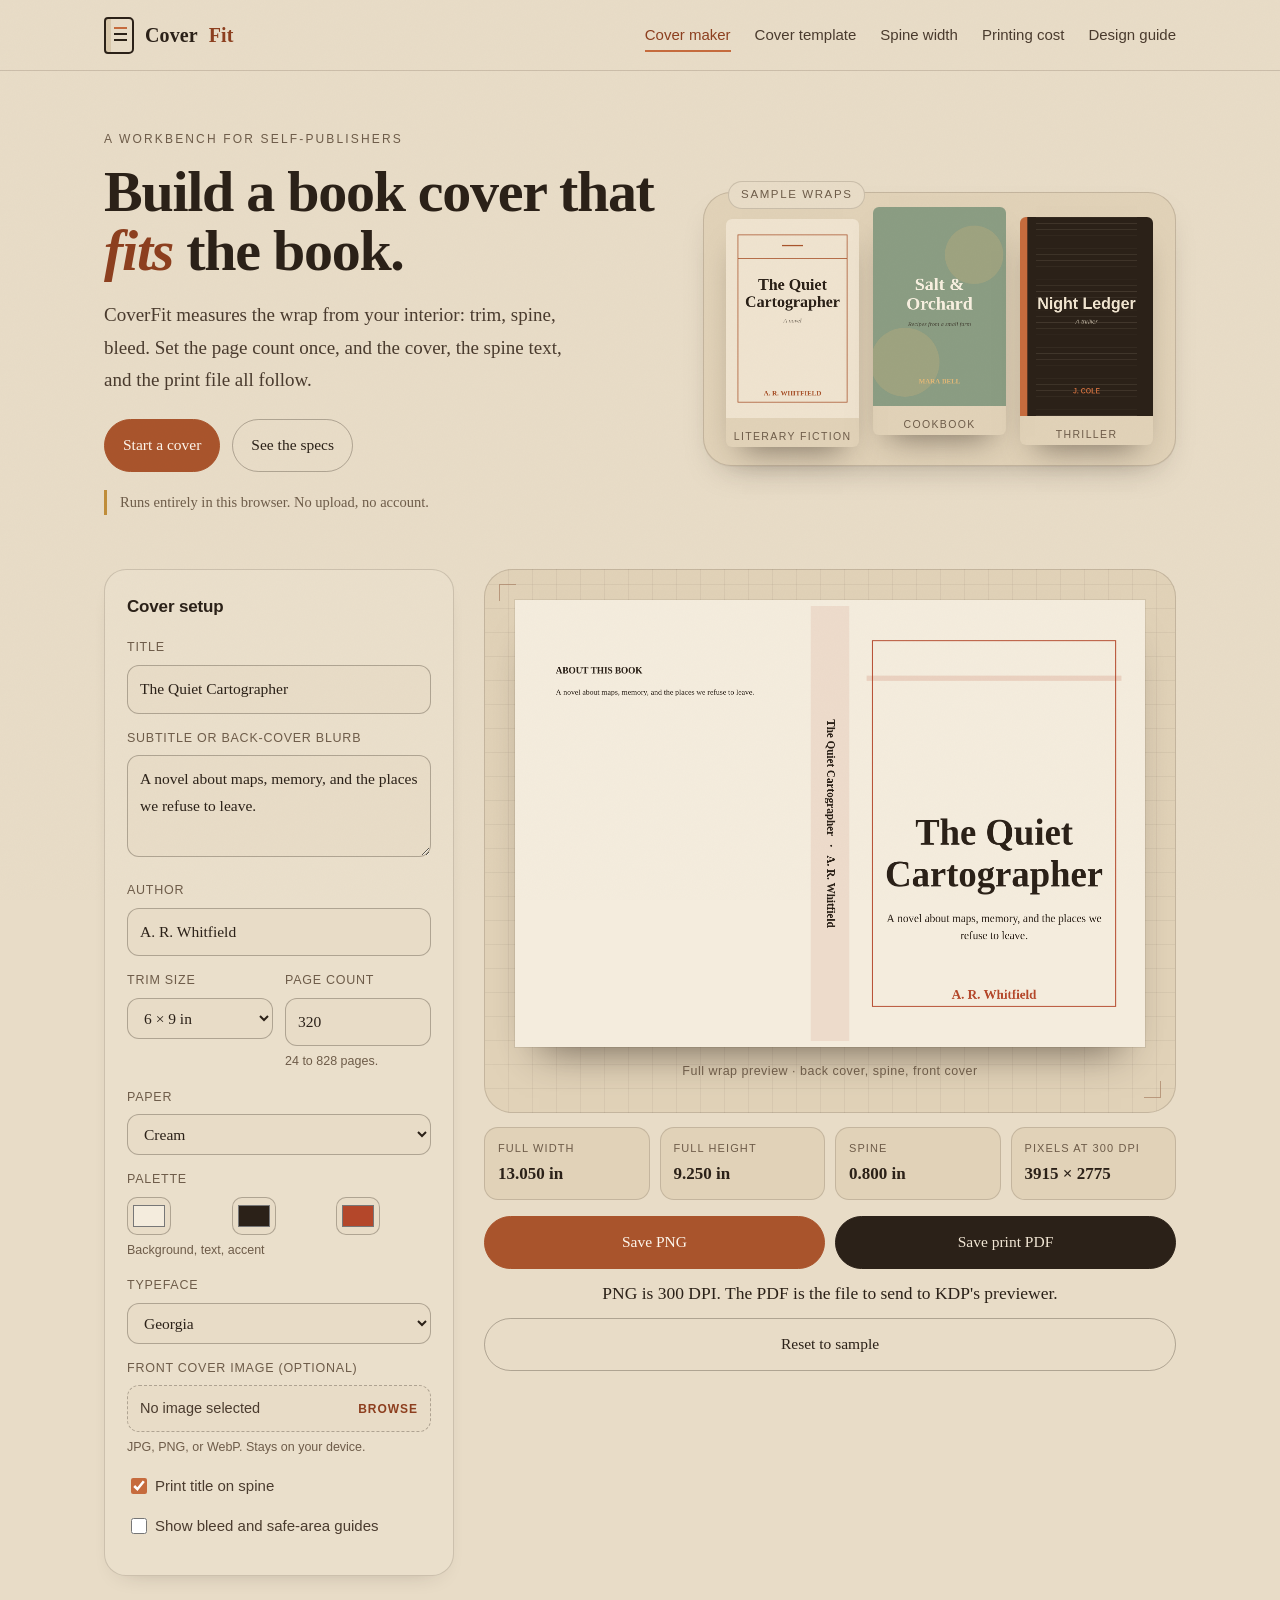
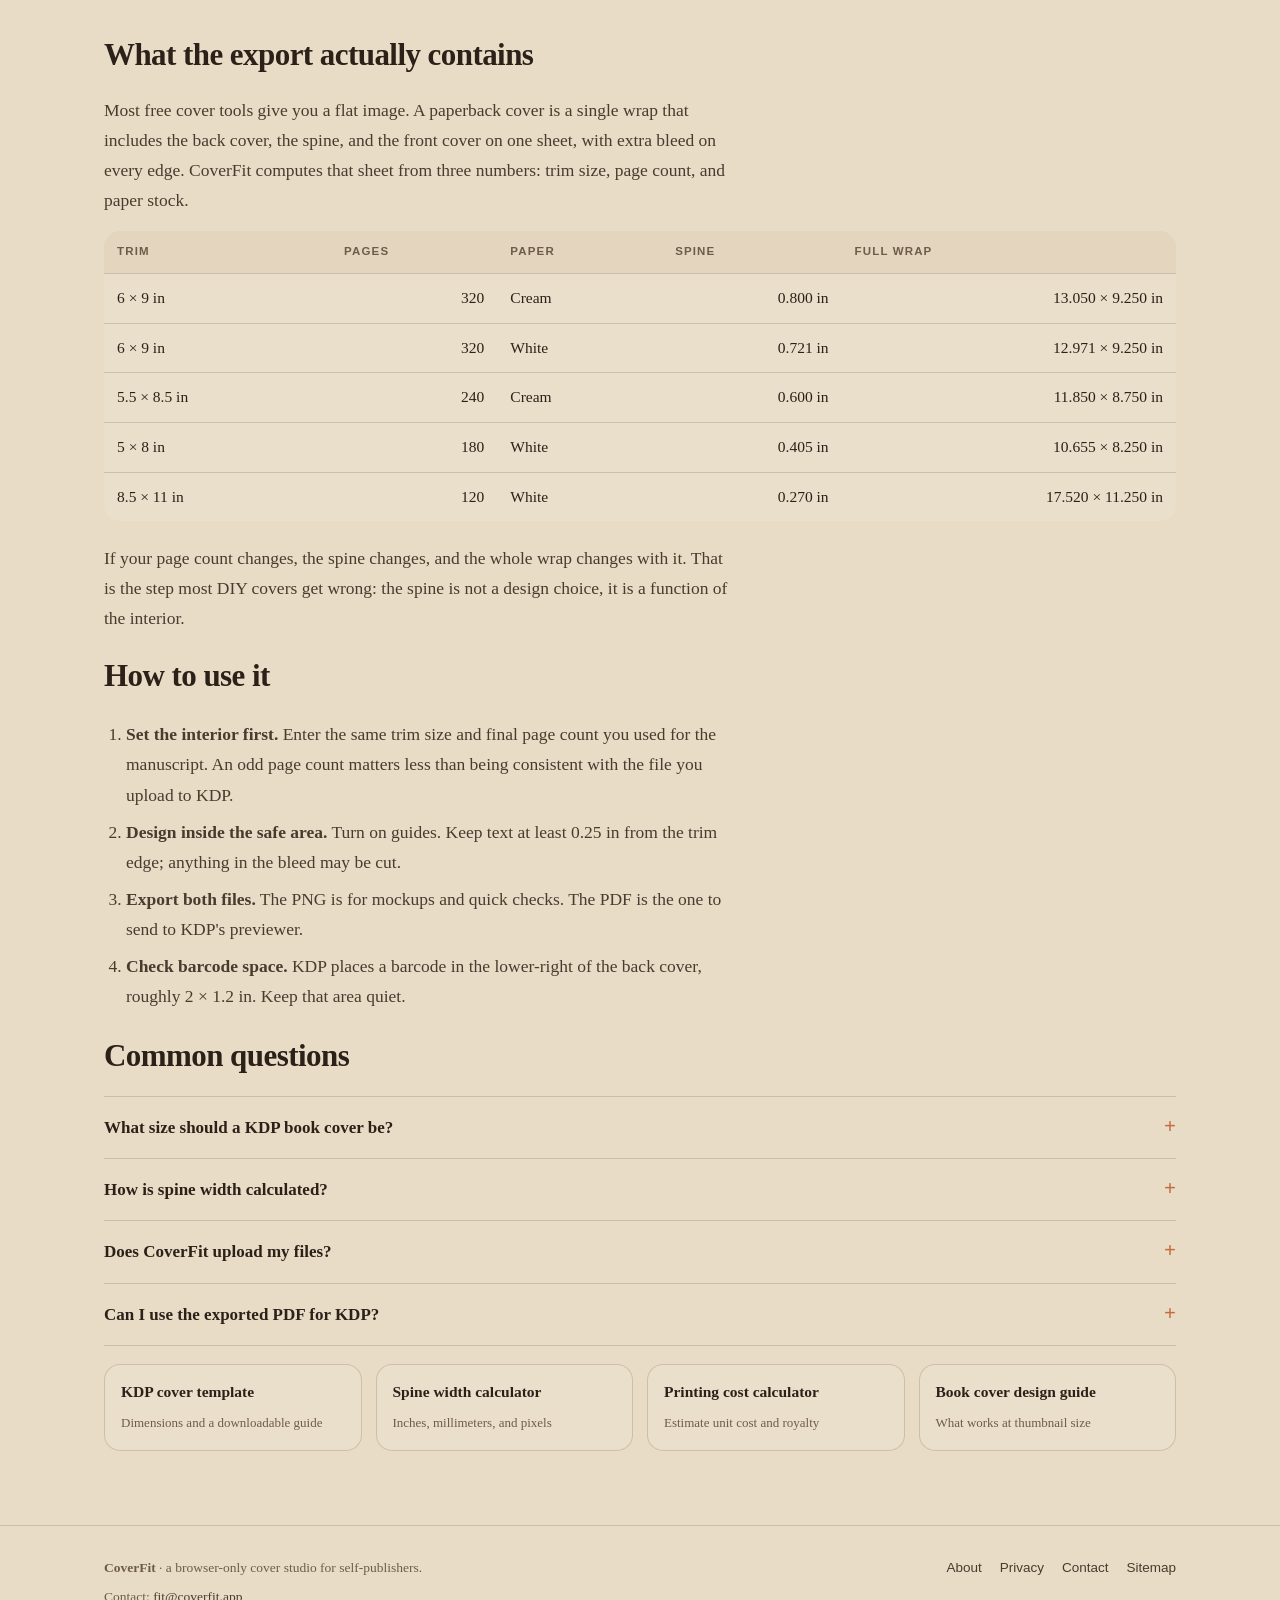
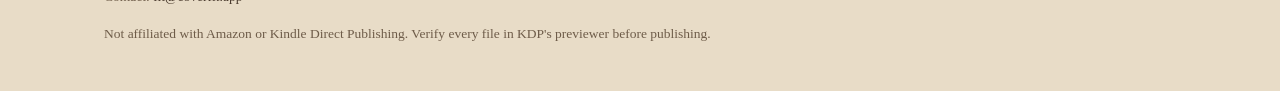
==== index.html @ eb5b53cf "design: organic workbench direction, proof gallery, export placement" ====
<!DOCTYPE html>
<html lang="en">
<head>
<meta charset="utf-8">
<meta name="viewport" content="width=device-width, initial-scale=1">
<title>KDP Book Cover Maker, Free and Print-Ready | CoverFit</title>
<meta name="description" content="Design a KDP-compliant book cover in your browser. Choose a trim size, enter the page count, and export a 300 DPI PNG or print-ready PDF with the correct spine and bleed.">
<link rel="canonical" href="https://coverfit.app/">
<meta name="robots" content="index,follow,max-image-preview:large">
<meta property="og:type" content="website">
<meta property="og:title" content="KDP Book Cover Maker, Free and Print-Ready">
<meta property="og:description" content="Correct spine width, bleed, and 300 DPI export for KDP paperbacks. No upload, no account.">
<meta property="og:url" content="https://coverfit.app/">
<meta property="og:site_name" content="CoverFit">
<meta name="theme-color" content="#faf6ef">
<link rel="stylesheet" href="/assets/site.css">
<script type="application/ld+json">
{"@context":"https://schema.org","@type":"WebApplication","name":"CoverFit","url":"https://coverfit.app/","applicationCategory":"DesignApplication","operatingSystem":"Any","offers":{"@type":"Offer","price":"0","priceCurrency":"USD"},"description":"Browser-based KDP book cover maker that exports 300 DPI PNG and print-ready PDF with correct spine width and bleed."}
</script>
<script type="application/ld+json">
{"@context":"https://schema.org","@type":"FAQPage","mainEntity":[
{"@type":"Question","name":"What size should a KDP book cover be?","acceptedAnswer":{"@type":"Answer","text":"A full-wrap KDP cover is 2 × trim width + spine width + 0.25 in of bleed across, and trim height + 0.25 in tall. For a 6 × 9 in book with 320 cream pages, the spine is 0.800 in, so the full cover is 13.050 × 9.250 in."}},
{"@type":"Question","name":"How is spine width calculated?","acceptedAnswer":{"@type":"Answer","text":"KDP uses 0.002252 in per page for white paper and 0.0025 in per page for cream paper. Multiply the page count by that figure. A 320-page cream book is 320 × 0.0025 = 0.800 in."}},
{"@type":"Question","name":"Does CoverFit upload my files?","acceptedAnswer":{"@type":"Answer","text":"No. The cover is rendered in your browser with the canvas API. Images stay on your device, and exports are generated locally."}},
{"@type":"Question","name":"Can I use the exported PDF for KDP?","acceptedAnswer":{"@type":"Answer","text":"The PDF is a single-page wrap at 300 DPI with the exact trim, spine, and bleed dimensions you entered. Check the file in KDP's previewer before you publish; CoverFit cannot verify fonts, color profiles, or KDP account-specific requirements."}}
]}
</script>
</head>
<body>
<a class="skip" href="#main">Skip to content</a>
<header class="site">
  <div class="wrap nav">
    <a class="brand" href="/"><span class="mark" aria-hidden="true"></span>Cover<em>Fit</em></a>
    <nav class="links" aria-label="Main">
      <a href="/" aria-current="page">Cover maker</a>
      <a href="/kdp-cover-template">Cover template</a>
      <a href="/spine-width-calculator">Spine width</a>
      <a href="/printing-cost-calculator">Printing cost</a>
      <a href="/book-cover-design">Design guide</a>
    </nav>
  </div>
</header>

<main id="main">
<div class="wrap">
  <div class="hero">
    <div>
      <div class="kicker">A workbench for self-publishers</div>
      <h1>Build a book cover that <em>fits</em> the book.</h1>
      <p class="lede">CoverFit measures the wrap from your interior: trim, spine, bleed. Set the page count once, and the cover, the spine text, and the print file all follow.</p>
      <div class="hero-cta">
        <a class="btn accent" href="#cover-tool">Start a cover</a>
        <a class="btn secondary" href="/kdp-cover-template">See the specs</a>
      </div>
      <p class="note">Runs entirely in this browser. No upload, no account.</p>
    </div>
    <div class="hero-proof">
      <div class="label">Sample wraps</div>
      <div class="proofs">
        <div class="proof"><canvas id="proof-a" width="300" height="450" aria-label="Sample literary fiction cover"></canvas><div class="tagline">Literary fiction</div></div>
        <div class="proof"><canvas id="proof-b" width="300" height="450" aria-label="Sample cookbook cover"></canvas><div class="tagline">Cookbook</div></div>
        <div class="proof"><canvas id="proof-c" width="300" height="450" aria-label="Sample thriller cover"></canvas><div class="tagline">Thriller</div></div>
      </div>
    </div>
  </div>

  <div class="tool" id="cover-tool">
    <form class="panel" onsubmit="return false">
      <h2>Cover setup</h2>
      <div class="field">
        <label for="f-title">Title</label>
        <input type="text" id="f-title" value="The Quiet Cartographer" maxlength="90" autocomplete="off">
      </div>
      <div class="field">
        <label for="f-subtitle">Subtitle or back-cover blurb</label>
        <textarea id="f-subtitle" rows="3" maxlength="400">A novel about maps, memory, and the places we refuse to leave.</textarea>
      </div>
      <div class="field">
        <label for="f-author">Author</label>
        <input type="text" id="f-author" value="A. R. Whitfield" maxlength="60" autocomplete="off">
      </div>
      <div class="row2">
        <div class="field">
          <label for="f-trim">Trim size</label>
          <select id="f-trim">
            <option value="6x9" selected>6 × 9 in</option>
            <option value="5.5x8.5">5.5 × 8.5 in</option>
            <option value="5x8">5 × 8 in</option>
            <option value="5.25x8">5.25 × 8 in</option>
            <option value="7x10">7 × 10 in</option>
            <option value="8.5x11">8.5 × 11 in</option>
            <option value="8x10">8 × 10 in</option>
          </select>
        </div>
        <div class="field">
          <label for="f-pages">Page count</label>
          <input type="number" id="f-pages" value="320" min="24" max="828" step="2">
          <div class="hint">24 to 828 pages.</div>
        </div>
      </div>
      <div class="field">
        <label for="f-paper">Paper</label>
        <select id="f-paper">
          <option value="cream" selected>Cream</option>
          <option value="white">White</option>
        </select>
      </div>
      <div class="field">
        <label>Palette</label>
        <div class="row3">
          <div class="swatch"><input type="color" id="f-bg" value="#f4ecdd" aria-label="Background color"></div>
          <div class="swatch"><input type="color" id="f-fg" value="#2b2118" aria-label="Text color"></div>
          <div class="swatch"><input type="color" id="f-accent" value="#b4472a" aria-label="Accent color"></div>
        </div>
        <div class="hint">Background, text, accent</div>
      </div>
      <div class="field">
        <label for="f-font">Typeface</label>
        <select id="f-font">
          <option value="Georgia, serif" selected>Georgia</option>
          <option value="&quot;Times New Roman&quot;, serif">Times</option>
          <option value="&quot;Palatino Linotype&quot;, serif">Palatino</option>
          <option value="Verdana, sans-serif">Verdana</option>
          <option value="&quot;Trebuchet MS&quot;, sans-serif">Trebuchet</option>
        </select>
      </div>
      <div class="field file-field">
        <span class="field-label" style="display:block;font-size:12.5px;letter-spacing:.06em;text-transform:uppercase;color:var(--muted);margin-bottom:6px;font-family:-apple-system,BlinkMacSystemFont,'Segoe UI',sans-serif">Front cover image (optional)</span>
        <input type="file" id="f-image" accept="image/*">
        <label class="file-label" for="f-image"><span id="f-image-name">No image selected</span><b>Browse</b></label>
        <div class="hint">JPG, PNG, or WebP. Stays on your device.</div>
      </div>
      <div class="field">
        <label><input type="checkbox" id="f-spine-text" checked> Print title on spine</label>
      </div>
      <div class="field">
        <label><input type="checkbox" id="f-guides"> Show bleed and safe-area guides</label>
      </div>
    </form>

    <div>
      <div class="preview">
        <canvas id="cover-canvas" width="1200" height="850" aria-label="Live preview of the full book cover wrap"></canvas>
        <div class="cap">Full wrap preview · back cover, spine, front cover</div>
      </div>
      <div class="readout" aria-live="polite">
        <div><span>Full width</span><b id="r-fullw">13.050 in</b></div>
        <div><span>Full height</span><b id="r-fullh">9.250 in</b></div>
        <div><span>Spine</span><b id="r-spine">0.800 in</b></div>
        <div><span>Pixels at 300 DPI</span><b id="r-px">3915 × 2775</b></div>
      </div>
      <div class="actions">
        <button class="btn accent" type="button" id="btn-png">Save PNG</button>
        <button class="btn" type="button" id="btn-pdf">Save print PDF</button>
      </div>
      <div class="hint" style="margin-top:9px;text-align:center">PNG is 300 DPI. The PDF is the file to send to KDP's previewer.</div>
      <button class="btn secondary block" type="button" id="btn-reset" style="margin-top:10px">Reset to sample</button>
    </div>
  </div>

  <section class="content">
    <h2>What the export actually contains</h2>
    <p>Most free cover tools give you a flat image. A paperback cover is a single wrap that includes the back cover, the spine, and the front cover on one sheet, with extra bleed on every edge. CoverFit computes that sheet from three numbers: trim size, page count, and paper stock.</p>
    <table>
      <thead><tr><th>Trim</th><th class="num">Pages</th><th>Paper</th><th class="num">Spine</th><th class="num">Full wrap</th></tr></thead>
      <tbody>
        <tr><td>6 × 9 in</td><td class="num">320</td><td>Cream</td><td class="num">0.800 in</td><td class="num">13.050 × 9.250 in</td></tr>
        <tr><td>6 × 9 in</td><td class="num">320</td><td>White</td><td class="num">0.721 in</td><td class="num">12.971 × 9.250 in</td></tr>
        <tr><td>5.5 × 8.5 in</td><td class="num">240</td><td>Cream</td><td class="num">0.600 in</td><td class="num">11.850 × 8.750 in</td></tr>
        <tr><td>5 × 8 in</td><td class="num">180</td><td>White</td><td class="num">0.405 in</td><td class="num">10.655 × 8.250 in</td></tr>
        <tr><td>8.5 × 11 in</td><td class="num">120</td><td>White</td><td class="num">0.270 in</td><td class="num">17.520 × 11.250 in</td></tr>
      </tbody>
    </table>
    <p>If your page count changes, the spine changes, and the whole wrap changes with it. That is the step most DIY covers get wrong: the spine is not a design choice, it is a function of the interior.</p>

    <h2>How to use it</h2>
    <ol>
      <li><strong>Set the interior first.</strong> Enter the same trim size and final page count you used for the manuscript. An odd page count matters less than being consistent with the file you upload to KDP.</li>
      <li><strong>Design inside the safe area.</strong> Turn on guides. Keep text at least 0.25 in from the trim edge; anything in the bleed may be cut.</li>
      <li><strong>Export both files.</strong> The PNG is for mockups and quick checks. The PDF is the one to send to KDP's previewer.</li>
      <li><strong>Check barcode space.</strong> KDP places a barcode in the lower-right of the back cover, roughly 2 × 1.2 in. Keep that area quiet.</li>
    </ol>

    <h2>Common questions</h2>
    <div class="faq">
      <details>
        <summary>What size should a KDP book cover be?</summary>
        <p>Full width = 2 × trim width + spine + 0.25 in. Full height = trim height + 0.25 in. For a 6 × 9 in book with 320 cream pages, that is 13.050 × 9.250 in.</p>
      </details>
      <details>
        <summary>How is spine width calculated?</summary>
        <p>0.002252 in per page for white paper, 0.0025 in per page for cream. A 320-page cream book is 0.800 in. These are the figures KDP documents for black-and-white paperbacks; always confirm in the KDP previewer.</p>
      </details>
      <details>
        <summary>Does CoverFit upload my files?</summary>
        <p>No. Rendering and export happen in your browser. Nothing is sent to a server, and there is no account to create.</p>
      </details>
      <details>
        <summary>Can I use the exported PDF for KDP?</summary>
        <p>It is a single-page wrap at 300 DPI with the dimensions you entered. KDP still has to accept it in the previewer, and it cannot verify fonts, color, or account-specific requirements.</p>
      </details>
    </div>

    <div class="related">
      <a href="/kdp-cover-template"><b>KDP cover template</b><span>Dimensions and a downloadable guide</span></a>
      <a href="/spine-width-calculator"><b>Spine width calculator</b><span>Inches, millimeters, and pixels</span></a>
      <a href="/printing-cost-calculator"><b>Printing cost calculator</b><span>Estimate unit cost and royalty</span></a>
      <a href="/book-cover-design"><b>Book cover design guide</b><span>What works at thumbnail size</span></a>
    </div>
  </section>
</div>
</main>

<footer class="site">
  <div class="wrap cols">
    <div>
      <div><strong>CoverFit</strong> · a browser-only cover studio for self-publishers.</div>
      <div style="margin-top:6px">Contact: <a href="mailto:fit@coverfit.app">fit@coverfit.app</a></div>
    </div>
    <nav aria-label="Footer">
      <a href="/about">About</a>
      <a href="/privacy">Privacy</a>
      <a href="/contact">Contact</a>
      <a href="/sitemap.xml">Sitemap</a>
    </nav>
  </div>
  <div class="wrap" style="margin-top:14px">Not affiliated with Amazon or Kindle Direct Publishing. Verify every file in KDP's previewer before publishing.</div>
</footer>
<script src="/assets/cover.js" defer></script>
</body>
</html>
---- assets/site.css ----
:root{
  --sand:#e8dcc7;
  --sand-2:#e1d2b8;
  --sand-3:#d9c8ab;
  --oat:#d4b895;
  --clay:#b08b6e;
  --terracotta:#c66b3d;
  --terracotta-deep:#8d3f1f;
  --ochre:#c08e3a;
  --sage:#8b9d83;
  --moss:#606c38;
  --ink:#2b2118;
  --ink-2:#4a3b2e;
  --muted:#6e5c49;
  --line:rgba(43,33,24,.16);
  --line-strong:rgba(43,33,24,.3);
  --panel:#eadfcb;
  --panel-2:#e3d5be;
  --radius:22px;
  --radius-s:16px;
  --shadow:0 1px 0 rgba(43,33,24,.04),0 14px 34px -18px rgba(43,33,24,.35);
  --shadow-soft:0 10px 26px -20px rgba(43,33,24,.45);
  --max:1120px;
  --ease:cubic-bezier(.22,.61,.36,1);
}
*{box-sizing:border-box}
html{-webkit-text-size-adjust:100%;scroll-behavior:smooth}
body{
  margin:0;background:var(--sand);color:var(--ink);
  font-family:"Iowan Old Style","Palatino Linotype",Palatino,"Book Antiqua",Georgia,"Songti SC",serif;
  font-size:17.5px;line-height:1.72;
  -webkit-font-smoothing:antialiased;
}
body::before{
  content:"";position:fixed;inset:0;z-index:60;pointer-events:none;opacity:.05;
  background-image:url("data:image/svg+xml,%3Csvg xmlns='http://www.w3.org/2000/svg' width='160' height='160'%3E%3Cfilter id='n'%3E%3CfeTurbulence type='fractalNoise' baseFrequency='.82' numOctaves='3' stitchTiles='stitch'/%3E%3C/filter%3E%3Crect width='160' height='160' filter='url(%23n)' opacity='.5'/%3E%3C/svg%3E");
  mix-blend-mode:multiply;
}
img,canvas{max-width:100%}
a{color:var(--terracotta-deep);text-decoration-thickness:1px;text-underline-offset:3px;transition:color .25s var(--ease)}
a:hover{color:var(--ink)}
.wrap{max-width:var(--max);margin:0 auto;padding:0 24px}
header.site{border-bottom:1px solid var(--line);background:rgba(232,220,199,.9);position:sticky;top:0;z-index:30;backdrop-filter:blur(8px) saturate(1.1)}
.nav{display:flex;align-items:center;justify-content:space-between;gap:20px;min-height:70px}
.brand{display:flex;align-items:center;gap:11px;font-weight:700;font-size:20px;color:var(--ink);text-decoration:none;letter-spacing:.005em}
.brand .mark{width:30px;height:37px;border:2px solid var(--ink);border-radius:4px 5px 5px 4px;position:relative;flex:0 0 auto;background:linear-gradient(90deg,var(--sand-3) 0 5px,transparent 5px)}
.brand .mark::before{content:"";position:absolute;left:8px;top:8px;right:5px;height:2px;background:var(--terracotta);box-shadow:0 6px 0 var(--ink),0 12px 0 var(--ink)}
.brand em{font-style:normal;color:var(--terracotta-deep)}
nav.links{display:flex;gap:24px;flex-wrap:wrap;font-size:15px;font-family:-apple-system,BlinkMacSystemFont,"Segoe UI",sans-serif}
nav.links a{color:var(--ink-2);text-decoration:none;position:relative;padding:2px 0}
nav.links a::after{content:"";position:absolute;left:0;right:100%;bottom:-2px;height:2px;background:var(--terracotta);transition:right .3s var(--ease)}
nav.links a:hover::after{right:0}
nav.links a[aria-current="page"]{color:var(--terracotta-deep)}
nav.links a[aria-current="page"]::after{right:0}
main{padding:40px 0 10px}
.hero{display:grid;grid-template-columns:1.08fr .92fr;gap:44px;align-items:center;padding:18px 0 6px}
.hero > div:only-child{grid-column:1 / -1;max-width:78ch}
.kicker{font-size:12px;letter-spacing:.18em;text-transform:uppercase;color:var(--muted);margin-bottom:12px;font-family:-apple-system,BlinkMacSystemFont,"Segoe UI",sans-serif}
.hero h1{font-size:clamp(34px,5.2vw,58px);line-height:1.03;margin:0 0 18px;letter-spacing:-.022em;font-weight:600}
.hero h1 em{font-style:italic;color:var(--terracotta-deep)}
.hero p.lede{font-size:19px;color:var(--ink-2);margin:0 0 20px;max-width:50ch}
.hero .note{font-size:14.5px;color:var(--muted);border-left:3px solid var(--ochre);padding-left:13px;margin-top:18px}
.hero-cta{display:flex;gap:12px;flex-wrap:wrap;margin-top:22px}
.hero-proof{position:relative;padding:22px;background:var(--sand-2);border-radius:28px;box-shadow:var(--shadow);border:1px solid var(--line)}
.hero-proof .label{position:absolute;left:24px;top:-12px;background:var(--sand);border:1px solid var(--line);border-radius:999px;padding:3px 12px;font-size:11.5px;letter-spacing:.14em;text-transform:uppercase;color:var(--muted);font-family:-apple-system,BlinkMacSystemFont,"Segoe UI",sans-serif}
.proofs{display:grid;grid-template-columns:repeat(3,1fr);gap:14px;align-items:end}
.proof{position:relative;border-radius:6px;overflow:hidden;box-shadow:0 18px 30px -16px rgba(43,33,24,.55);transform:translateY(4px);animation:breathe 7s var(--ease) infinite}
.proof:nth-child(2){transform:translateY(-8px);animation-delay:-2.2s}
.proof:nth-child(3){transform:translateY(2px);animation-delay:-4.4s}
.proof canvas{display:block;width:100%;height:auto}
.proof .tagline{position:static;background:none;color:var(--muted);font-size:10.5px;letter-spacing:.13em;text-transform:uppercase;padding:9px 0 2px;text-align:center;font-family:-apple-system,BlinkMacSystemFont,"Segoe UI",sans-serif}
@keyframes breathe{0%,100%{transform:translateY(4px)}50%{transform:translateY(0)}}
@media(prefers-reduced-motion:reduce){
  .proof{animation:none}
  html{scroll-behavior:auto}
}
.spec-card{background:var(--panel);border:1px solid var(--line);border-radius:var(--radius);padding:22px;box-shadow:var(--shadow-soft)}
.spec-card h2{font-size:12.5px;margin:0 0 14px;letter-spacing:.14em;text-transform:uppercase;color:var(--muted);font-family:-apple-system,BlinkMacSystemFont,"Segoe UI",sans-serif;font-weight:600}
.spec-card dl{display:grid;grid-template-columns:auto 1fr;gap:9px 16px;margin:0;font-size:15px}
.spec-card dt{color:var(--muted)}
.spec-card dd{margin:0;text-align:right;font-variant-numeric:tabular-nums}
.tool{display:grid;grid-template-columns:350px 1fr;gap:30px;margin:34px 0 10px;scroll-margin-top:90px}
.panel{background:var(--panel);border:1px solid var(--line);border-radius:var(--radius);padding:22px;box-shadow:var(--shadow-soft)}
.panel h2{font-size:17px;margin:0 0 16px;font-family:-apple-system,BlinkMacSystemFont,"Segoe UI",sans-serif;letter-spacing:-.01em}
.panel fieldset{border:0;padding:0;margin:0 0 6px}
.panel legend{font-size:11.5px;letter-spacing:.14em;text-transform:uppercase;color:var(--muted);margin-bottom:10px;font-family:-apple-system,BlinkMacSystemFont,"Segoe UI",sans-serif}
.field{margin-bottom:14px}
.field label{display:block;font-size:12.5px;letter-spacing:.06em;text-transform:uppercase;color:var(--muted);margin-bottom:6px;font-family:-apple-system,BlinkMacSystemFont,"Segoe UI",sans-serif}
.field input[type=text],.field input[type=number],.field select,.field textarea{
  width:100%;padding:10px 12px;border:1px solid var(--line-strong);border-radius:12px;background:var(--sand);
  font:inherit;font-size:15.5px;color:var(--ink);transition:border-color .25s var(--ease),background .25s var(--ease)
}
.field input:focus-visible,.field select:focus-visible,.field textarea:focus-visible,.btn:focus-visible,summary:focus-visible,a:focus-visible{
  outline:2px solid var(--terracotta-deep);outline-offset:2px
}
input[type=checkbox]{accent-color:var(--terracotta);width:16px;height:16px;vertical-align:-2px;margin-right:6px}
.field label:has(input[type=checkbox]){text-transform:none;letter-spacing:normal;font-size:15px;color:var(--ink-2);display:flex;align-items:center;gap:2px;cursor:pointer}
.file-field{position:relative}
.file-field input[type=file]{position:absolute;width:1px;height:1px;opacity:0;overflow:hidden}
.field .file-label{display:flex;align-items:center;justify-content:space-between;gap:12px;padding:10px 12px;border:1px dashed var(--line-strong);border-radius:12px;cursor:pointer;font-size:14.5px;color:var(--ink-2);background:var(--sand);margin:0;text-transform:none;letter-spacing:normal;transition:border-color .25s var(--ease),background .25s var(--ease)}
.file-label:hover{border-color:var(--clay);background:var(--sand-3)}
.field .file-label b{font-family:-apple-system,BlinkMacSystemFont,"Segoe UI",sans-serif;font-size:12px;letter-spacing:.08em;text-transform:uppercase;color:var(--terracotta-deep);font-weight:600}
.file-field input[type=file]:focus-visible + .file-label{outline:2px solid var(--terracotta-deep);outline-offset:2px}
.field input:hover,.field select:hover,.field textarea:hover{border-color:var(--clay)}
.field .hint{font-size:12.5px;color:var(--muted);margin-top:5px;font-family:-apple-system,BlinkMacSystemFont,"Segoe UI",sans-serif}
.row2{display:grid;grid-template-columns:1fr 1fr;gap:12px}
.row3{display:grid;grid-template-columns:repeat(3,1fr);gap:10px}
.swatch{display:flex;align-items:center;gap:8px}
.swatch input[type=color]{width:44px;height:38px;padding:3px;border:1px solid var(--line-strong);border-radius:10px;background:var(--sand);cursor:pointer}
.btn{display:inline-flex;align-items:center;justify-content:center;gap:8px;padding:12px 18px;white-space:nowrap;border-radius:999px;border:1px solid var(--ink);
  background:var(--ink);color:#f1e6d4;font:inherit;font-size:15.5px;cursor:pointer;text-decoration:none;transition:transform .2s var(--ease),background .25s var(--ease),box-shadow .25s var(--ease)}
.btn:hover{background:#3a2d21;color:#f6ecdc;transform:translateY(-1px);box-shadow:0 10px 20px -14px rgba(43,33,24,.7)}
.btn:active{transform:translateY(0)}
.btn.secondary{background:transparent;color:var(--ink);border-color:var(--line-strong)}
.btn.secondary:hover{background:var(--sand-3);color:var(--ink)}
.btn.accent{background:#a9542c;border-color:#a9542c;color:#fdf6ec}
.btn.accent:hover{background:var(--terracotta-deep);border-color:var(--terracotta-deep);color:#fdf6ec}
.btn.block{width:100%}
.btn:disabled{opacity:.55;cursor:progress;transform:none}
.actions{display:grid;grid-template-columns:1fr 1fr;gap:10px;margin-top:16px}
.actions.one{grid-template-columns:1fr}
.preview{
  background:
    linear-gradient(var(--sand-3),var(--sand-3)) padding-box,
    var(--sand-2);
  border:1px solid var(--line);
  border-radius:28px;padding:30px;display:flex;flex-direction:column;align-items:center;justify-content:center;min-height:400px;
  position:relative;overflow:hidden;
  background-color:var(--sand-2);
  background-image:
    repeating-linear-gradient(0deg,transparent 0 23px,rgba(43,33,24,.055) 23px 24px),
    repeating-linear-gradient(90deg,transparent 0 23px,rgba(43,33,24,.055) 23px 24px);
}
.preview::before,.preview::after{content:"";position:absolute;width:16px;height:16px;border-color:var(--clay);border-style:solid;opacity:.8}
.preview::before{left:14px;top:14px;border-width:1px 0 0 1px}
.preview::after{right:14px;bottom:14px;border-width:0 1px 1px 0}
.preview canvas{background:#f4ecdd;box-shadow:0 26px 40px -24px rgba(43,33,24,.65),0 0 0 1px rgba(43,33,24,.08);max-height:520px;width:auto;max-width:100%}
.preview .cap{font-size:12.5px;color:var(--muted);margin-top:14px;text-align:center;font-family:-apple-system,BlinkMacSystemFont,"Segoe UI",sans-serif;letter-spacing:.04em}
.readout{display:grid;grid-template-columns:repeat(auto-fit,minmax(130px,1fr));gap:10px;margin-top:14px}
.readout div{background:var(--sand-2);border:1px solid var(--line);border-radius:14px;padding:11px 13px}
.readout span{display:block;font-size:11px;letter-spacing:.1em;text-transform:uppercase;color:var(--muted);font-family:-apple-system,BlinkMacSystemFont,"Segoe UI",sans-serif}
.readout b{font-size:17px;font-variant-numeric:tabular-nums;transition:color .3s var(--ease)}
.readout b.flash{color:var(--terracotta-deep)}
section.content{margin:52px 0 0}
section.content h2{font-size:clamp(24px,3vw,31px);margin:0 0 14px;letter-spacing:-.018em;font-weight:600}
section.content h3{font-size:20px;margin:28px 0 8px}
section.content p{color:var(--ink-2);margin:0 0 15px;max-width:72ch}
section.content ul,section.content ol{color:var(--ink-2);padding-left:22px;max-width:72ch}
section.content li{margin:7px 0}
.cards{display:grid;grid-template-columns:repeat(auto-fit,minmax(250px,1fr));gap:18px;margin:20px 0}
.cards .card{border:1px solid var(--line);border-radius:var(--radius-s);padding:20px;background:var(--panel);box-shadow:var(--shadow-soft)}
.cards .card h3{margin:0 0 6px;font-size:18px}
.cards .card p{font-size:15px;margin:0;color:var(--muted)}
table{width:100%;border-collapse:collapse;margin:16px 0 22px;font-size:15.5px;background:var(--panel);border-radius:var(--radius-s);overflow:hidden}
th,td{text-align:left;padding:11px 13px;border-bottom:1px solid var(--line);vertical-align:top}
tr:last-child td{border-bottom:0}
th{font-family:-apple-system,BlinkMacSystemFont,"Segoe UI",sans-serif;font-size:11.5px;letter-spacing:.1em;text-transform:uppercase;color:var(--muted);font-weight:600;background:var(--panel-2)}
td.num{font-variant-numeric:tabular-nums;text-align:right}
.faq{border-top:1px solid var(--line)}
.faq details{border-bottom:1px solid var(--line);padding:16px 0}
.faq summary{cursor:pointer;font-weight:600;font-size:17px;list-style:none;display:flex;justify-content:space-between;gap:16px;align-items:baseline}
.faq summary::-webkit-details-marker{display:none}
.faq summary::after{content:"+";color:var(--terracotta);font-size:21px;line-height:1;flex:0 0 auto}
.faq details[open] summary::after{content:"\2212"}
.faq p{margin:12px 0 0;font-size:16px;color:var(--ink-2);max-width:70ch}
.related{display:grid;grid-template-columns:repeat(auto-fit,minmax(230px,1fr));gap:14px;margin:18px 0 0}
.related a{display:block;border:1px solid var(--line);border-radius:var(--radius-s);padding:14px 16px;text-decoration:none;color:var(--ink);background:var(--panel);transition:transform .25s var(--ease),border-color .25s var(--ease),box-shadow .25s var(--ease)}
.related a:hover{transform:translateY(-2px);border-color:var(--clay);box-shadow:var(--shadow-soft);color:var(--ink)}
.related a b{display:block;font-size:15.5px}
.related a span{font-size:13px;color:var(--muted)}
.cta{margin:42px 0;padding:28px;border:1px solid var(--line);border-radius:var(--radius);background:var(--panel);box-shadow:var(--shadow-soft);position:relative;overflow:hidden}
.cta::before{content:"";position:absolute;left:0;top:0;bottom:0;width:6px;background:linear-gradient(var(--ochre),var(--terracotta))}
.cta h2{margin:0 0 8px;font-size:23px}
.cta p{margin:0 0 16px;color:var(--ink-2)}
footer.site{margin-top:64px;border-top:1px solid var(--line);padding:30px 0 46px;color:var(--muted);font-size:13.5px}
footer.site .cols{display:flex;flex-wrap:wrap;gap:30px;justify-content:space-between}
footer.site a{color:var(--ink-2);text-decoration:none}
footer.site a:hover{color:var(--terracotta-deep)}
footer.site nav{display:flex;gap:18px;flex-wrap:wrap;font-family:-apple-system,BlinkMacSystemFont,"Segoe UI",sans-serif}
.skip{position:absolute;left:-9999px}
.skip:focus{left:14px;top:14px;background:var(--panel);padding:9px 14px;z-index:99;border-radius:10px}
.alert{background:var(--panel-2);border:1px solid var(--clay);color:var(--ink);padding:12px 15px;border-radius:14px;font-size:14.5px;margin:12px 0}
.step-list{counter-reset:step;list-style:none;padding:0;display:grid;gap:12px}
.step-list li{counter-increment:step;position:relative;padding:2px 0 2px 46px;color:var(--ink-2)}
.step-list li::before{content:counter(step);position:absolute;left:0;top:0;width:30px;height:30px;border-radius:50%;background:var(--ochre);color:var(--ink);font-family:-apple-system,BlinkMacSystemFont,"Segoe UI",sans-serif;font-weight:700;font-size:14px;display:grid;place-items:center}
@media(max-width:920px){
  .hero{grid-template-columns:1fr;gap:30px}
  .tool{grid-template-columns:1fr}
  .preview{min-height:320px;padding:22px}
  nav.links{gap:16px;font-size:14px}
}
@media(max-width:600px){
  body{font-size:16.5px}
  .nav{min-height:60px}
  .wrap{padding:0 18px}
  .actions{grid-template-columns:1fr}
  .row2,.row3{grid-template-columns:1fr}
  nav.links{width:100%;order:3;padding-bottom:10px}
  .nav{flex-wrap:wrap;padding-top:8px}
  .proofs{gap:8px}
}
@media print{
  header.site,footer.site,.tool .panel,.cta,body::before{display:none}
  .preview{border:none;box-shadow:none;background:none}
}
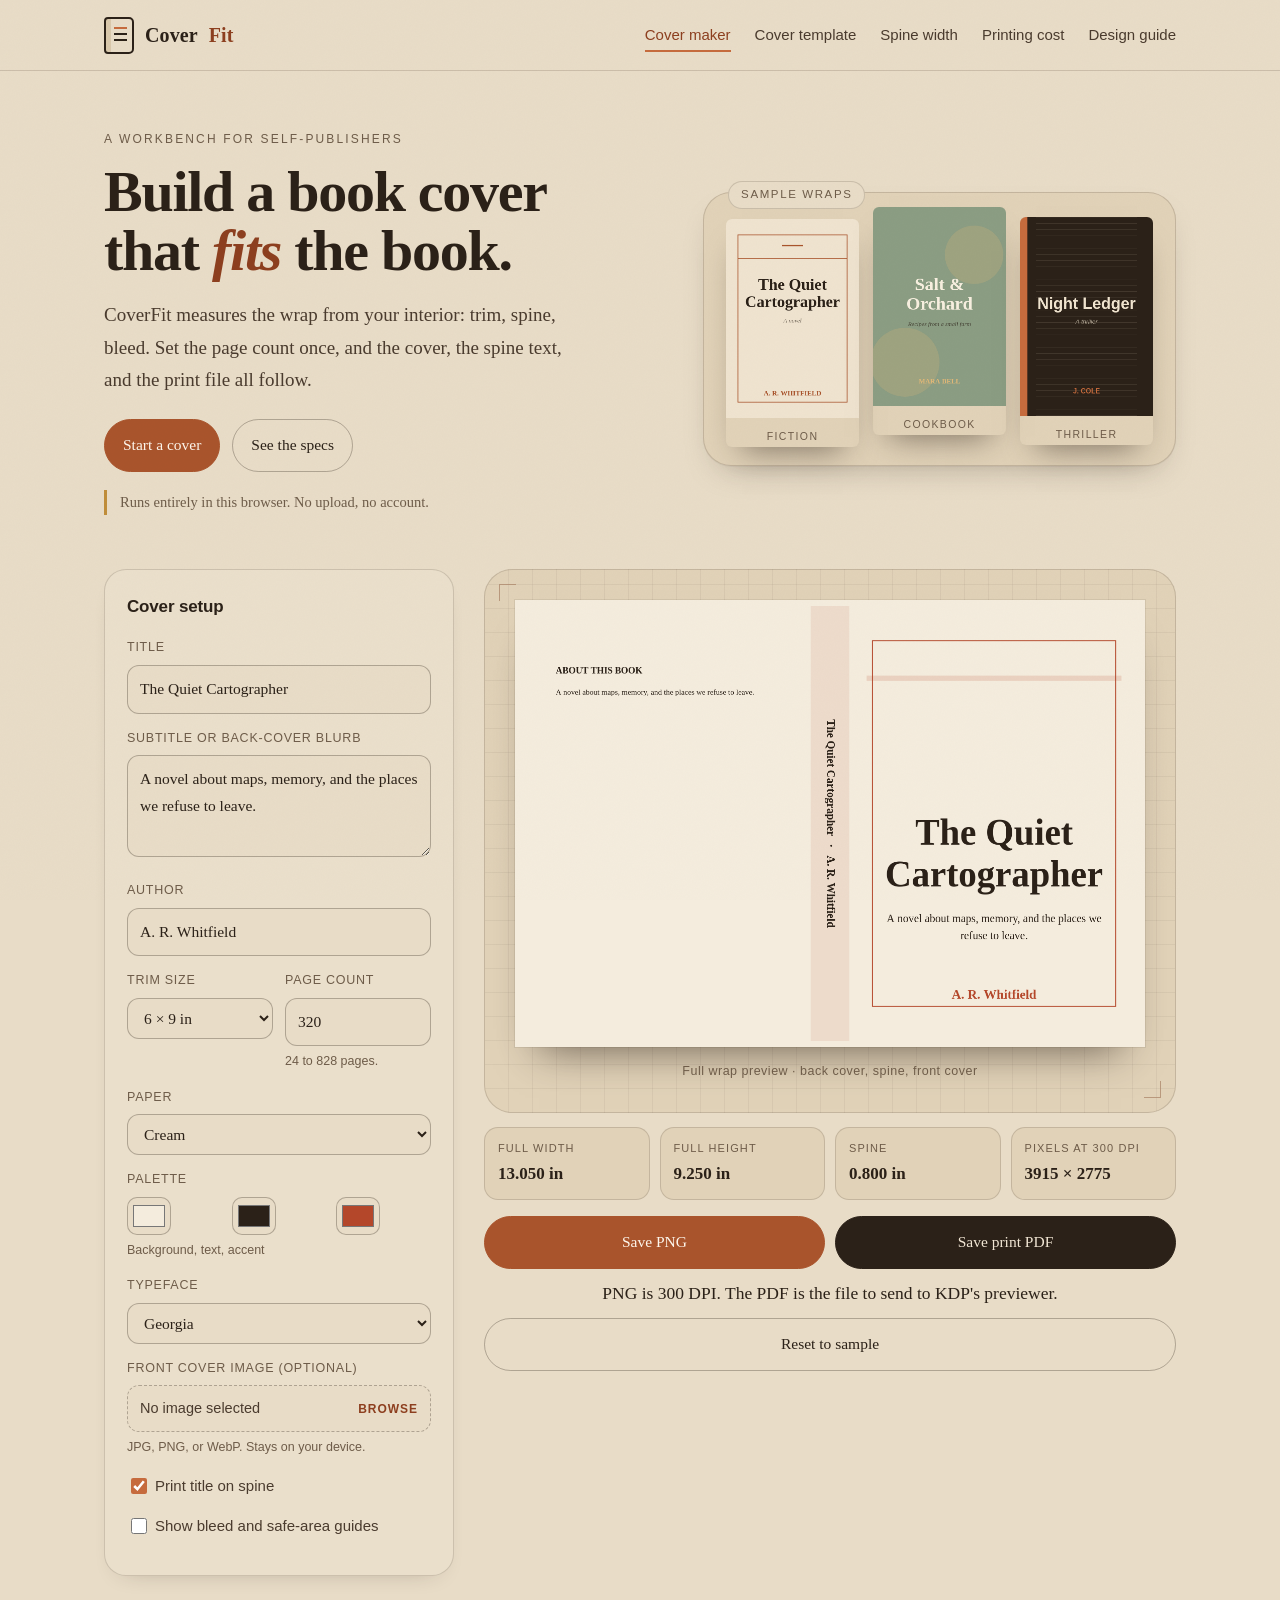
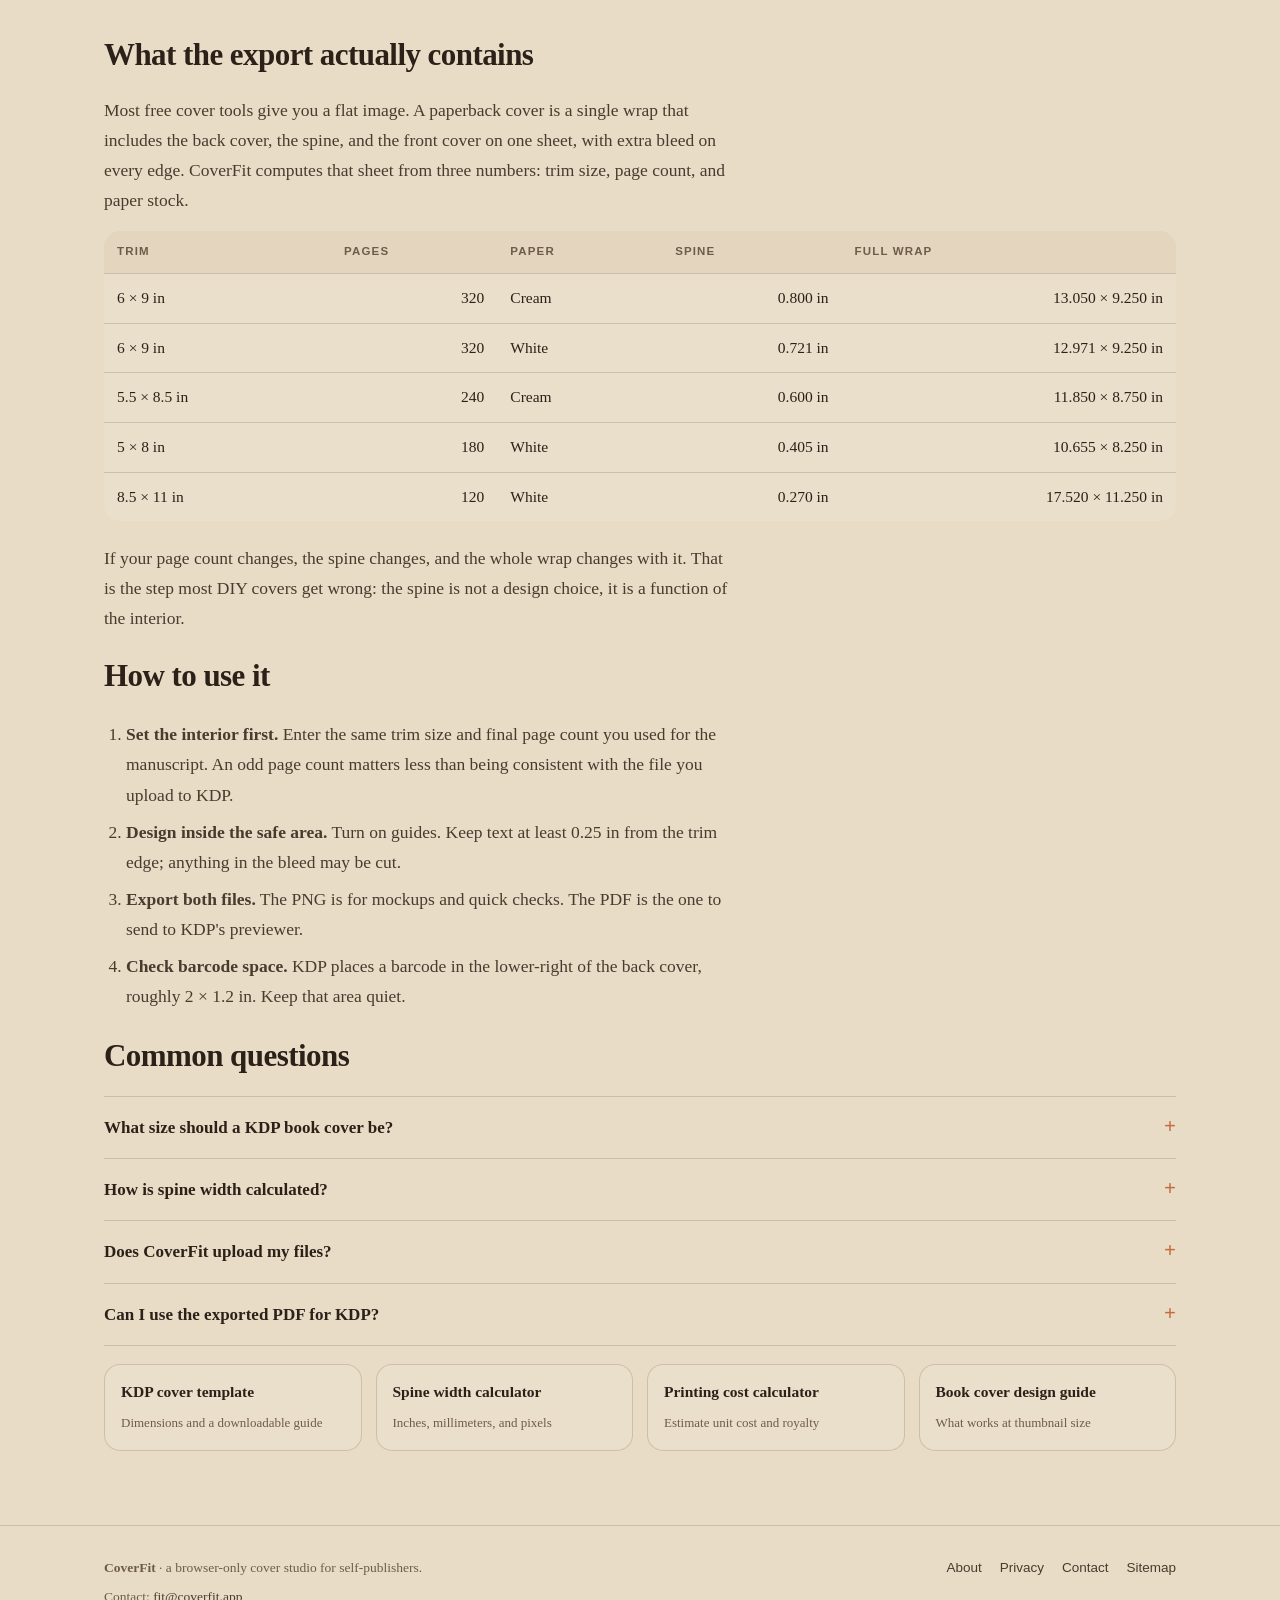
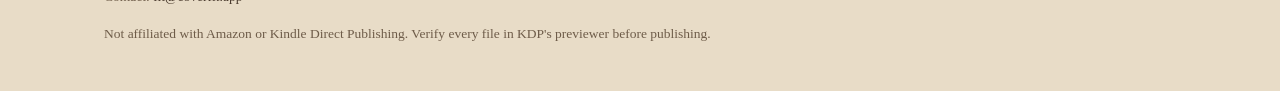
==== commit 8a409d5f: "ux: select sample text on focus, validation states, wrap fixes" ====
--- a/index.html
+++ b/index.html
@@ -11,9 +11,18 @@
 <meta property="og:title" content="KDP Book Cover Maker, Free and Print-Ready">
 <meta property="og:description" content="Correct spine width, bleed, and 300 DPI export for KDP paperbacks. No upload, no account.">
 <meta property="og:url" content="https://coverfit.app/">
+<meta property="og:image" content="https://coverfit.app/assets/og.png">
+<meta property="og:image:width" content="1200">
+<meta property="og:image:height" content="630">
+<meta property="og:image:alt" content="KDP Book Cover Maker, Free and Print-Ready - CoverFit">
+<meta name="twitter:card" content="summary_large_image">
+<meta name="twitter:title" content="KDP Book Cover Maker, Free and Print-Ready">
+<meta name="twitter:description" content="Correct spine width, bleed, and 300 DPI export for KDP paperbacks. No upload, no account.">
+<meta name="twitter:image" content="https://coverfit.app/assets/og.png">
 <meta property="og:site_name" content="CoverFit">
-<meta name="theme-color" content="#faf6ef">
-<link rel="stylesheet" href="/assets/site.css">
+<meta name="msvalidate.01" content="9D7433268A5D262A40C974D2AF315FCE">
+<meta name="theme-color" content="#e8dcc7">
+<link rel="stylesheet" href="/assets/site.css?v=3">
 <script type="application/ld+json">
 {"@context":"https://schema.org","@type":"WebApplication","name":"CoverFit","url":"https://coverfit.app/","applicationCategory":"DesignApplication","operatingSystem":"Any","offers":{"@type":"Offer","price":"0","priceCurrency":"USD"},"description":"Browser-based KDP book cover maker that exports 300 DPI PNG and print-ready PDF with correct spine width and bleed."}
 </script>
@@ -25,6 +34,7 @@
 {"@type":"Question","name":"Can I use the exported PDF for KDP?","acceptedAnswer":{"@type":"Answer","text":"The PDF is a single-page wrap at 300 DPI with the exact trim, spine, and bleed dimensions you entered. Check the file in KDP's previewer before you publish; CoverFit cannot verify fonts, color profiles, or KDP account-specific requirements."}}
 ]}
 </script>
+<script type="application/ld+json">{"@context":"https://schema.org","@graph":[{"@type":"Organization","@id":"https://coverfit.app/#organization","name":"CoverFit","url":"https://coverfit.app/","logo":{"@type":"ImageObject","url":"https://coverfit.app/assets/og.png","width":1200,"height":630},"email":"fit@coverfit.app"},{"@type":"WebSite","@id":"https://coverfit.app/#website","url":"https://coverfit.app/","name":"CoverFit","publisher":{"@id":"https://coverfit.app/#organization"}}]}</script>
 </head>
 <body>
 <a class="skip" href="#main">Skip to content</a>
@@ -57,7 +67,7 @@
     <div class="hero-proof">
       <div class="label">Sample wraps</div>
       <div class="proofs">
-        <div class="proof"><canvas id="proof-a" width="300" height="450" aria-label="Sample literary fiction cover"></canvas><div class="tagline">Literary fiction</div></div>
+        <div class="proof"><canvas id="proof-a" width="300" height="450" aria-label="Sample literary fiction cover"></canvas><div class="tagline">Fiction</div></div>
         <div class="proof"><canvas id="proof-b" width="300" height="450" aria-label="Sample cookbook cover"></canvas><div class="tagline">Cookbook</div></div>
         <div class="proof"><canvas id="proof-c" width="300" height="450" aria-label="Sample thriller cover"></canvas><div class="tagline">Thriller</div></div>
       </div>
@@ -149,6 +159,7 @@
         <div><span>Spine</span><b id="r-spine">0.800 in</b></div>
         <div><span>Pixels at 300 DPI</span><b id="r-px">3915 × 2775</b></div>
       </div>
+      <p class="alert" id="tool-status" role="status" aria-live="polite" hidden></p>
       <div class="actions">
         <button class="btn accent" type="button" id="btn-png">Save PNG</button>
         <button class="btn" type="button" id="btn-pdf">Save print PDF</button>
@@ -226,6 +237,6 @@
   </div>
   <div class="wrap" style="margin-top:14px">Not affiliated with Amazon or Kindle Direct Publishing. Verify every file in KDP's previewer before publishing.</div>
 </footer>
-<script src="/assets/cover.js" defer></script>
+<script src="/assets/cover.js?v=3" defer></script>
 </body>
 </html>
--- a/assets/site.css
+++ b/assets/site.css
@@ -24,6 +24,11 @@
   --ease:cubic-bezier(.22,.61,.36,1);
 }
 *{box-sizing:border-box}
+h1,h2,h3{text-wrap:balance}
+p,li,summary,figcaption{text-wrap:pretty}
+.brand,nav.links a,.proof .tagline,.spec-card dd{white-space:nowrap}
+.alert[hidden]{display:none}
+.alert.is-error{border-color:#a9542c;background:#f3ded2}
 html{-webkit-text-size-adjust:100%;scroll-behavior:smooth}
 body{
   margin:0;background:var(--sand);color:var(--ink);
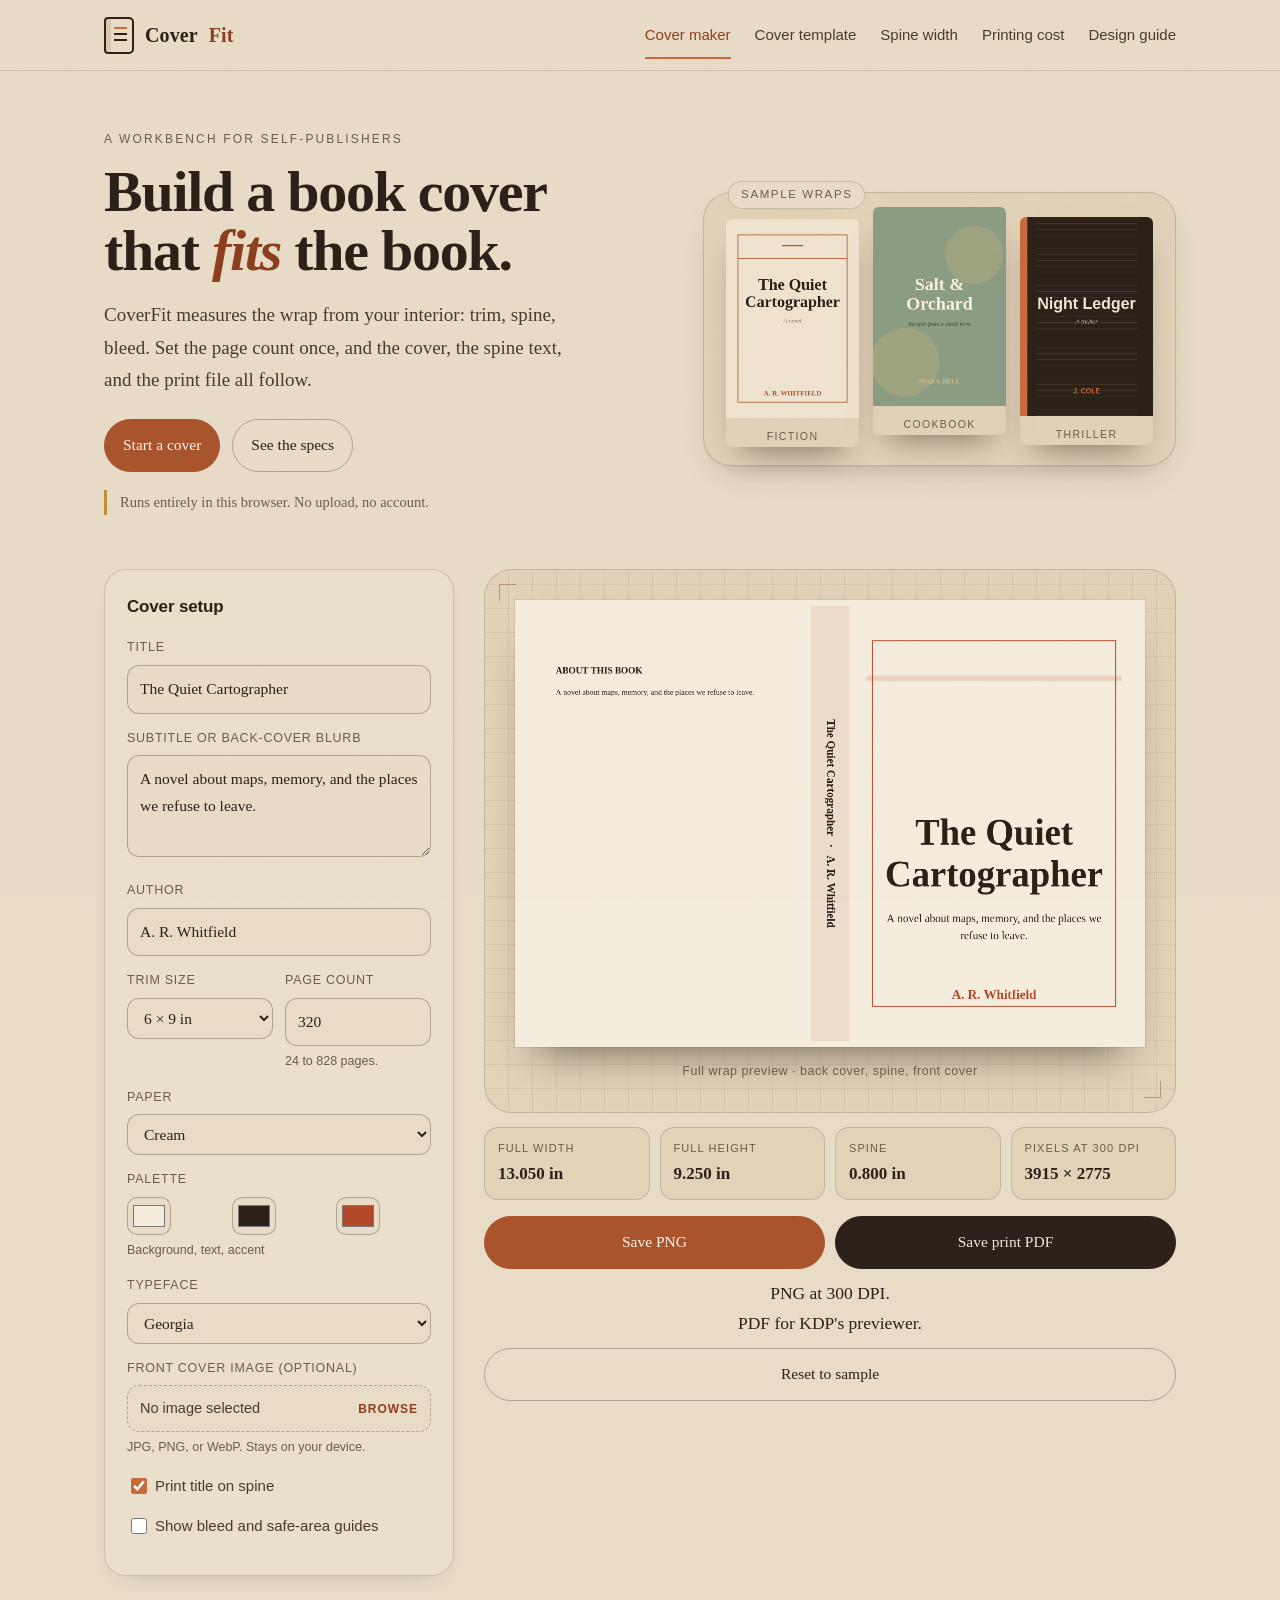
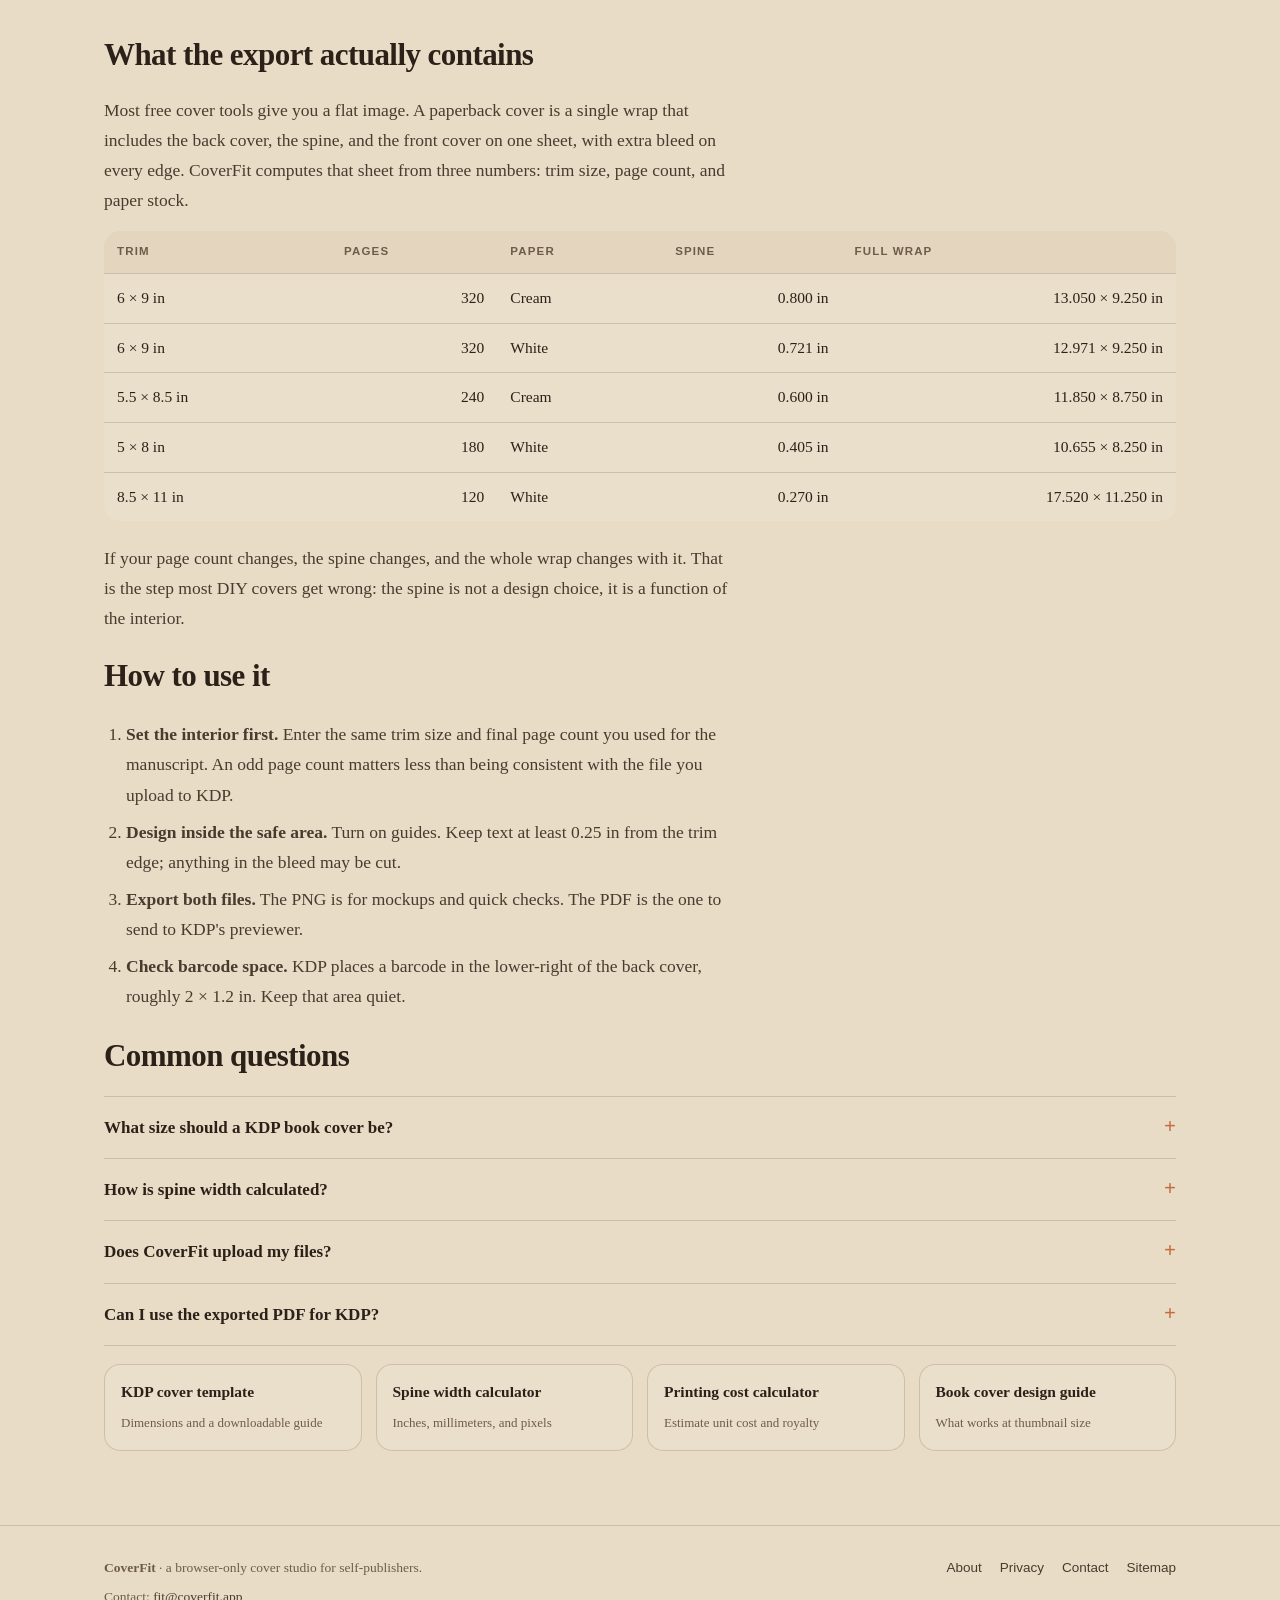
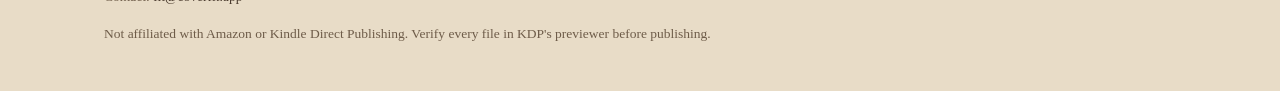
==== commit 0c2c8986: "crop: drag, zoom, sliders; mobile wrap and tap targets" ====
--- a/index.html
+++ b/index.html
@@ -22,7 +22,7 @@
 <meta property="og:site_name" content="CoverFit">
 <meta name="msvalidate.01" content="9D7433268A5D262A40C974D2AF315FCE">
 <meta name="theme-color" content="#e8dcc7">
-<link rel="stylesheet" href="/assets/site.css?v=3">
+<link rel="stylesheet" href="/assets/site.css?v=4">
 <script type="application/ld+json">
 {"@context":"https://schema.org","@type":"WebApplication","name":"CoverFit","url":"https://coverfit.app/","applicationCategory":"DesignApplication","operatingSystem":"Any","offers":{"@type":"Offer","price":"0","priceCurrency":"USD"},"description":"Browser-based KDP book cover maker that exports 300 DPI PNG and print-ready PDF with correct spine width and bleed."}
 </script>
@@ -139,6 +139,15 @@
         <input type="file" id="f-image" accept="image/*">
         <label class="file-label" for="f-image"><span id="f-image-name">No image selected</span><b>Browse</b></label>
         <div class="hint">JPG, PNG, or WebP. Stays on your device.</div>
+        <div class="crop-controls" id="crop-controls" hidden>
+          <div class="cr">
+            <div><label for="f-crop-x">Left / right</label><input type="range" id="f-crop-x" min="0" max="1" step="0.01" value="0.5"></div>
+            <div><label for="f-crop-y">Up / down</label><input type="range" id="f-crop-y" min="0" max="1" step="0.01" value="0.5"></div>
+            <div><label for="f-crop-z">Zoom</label><input type="range" id="f-crop-z" min="1" max="3" step="0.05" value="1"></div>
+          </div>
+          <button class="btn secondary" type="button" id="crop-reset">Center image</button>
+          <div class="hint">Or drag the front cover in the preview. Double-click it to recenter.</div>
+        </div>
       </div>
       <div class="field">
         <label><input type="checkbox" id="f-spine-text" checked> Print title on spine</label>
@@ -164,7 +173,7 @@
         <button class="btn accent" type="button" id="btn-png">Save PNG</button>
         <button class="btn" type="button" id="btn-pdf">Save print PDF</button>
       </div>
-      <div class="hint" style="margin-top:9px;text-align:center">PNG is 300 DPI. The PDF is the file to send to KDP's previewer.</div>
+      <div class="hint" style="margin-top:9px;text-align:center">PNG at 300 DPI.<br>PDF for KDP's previewer.</div>
       <button class="btn secondary block" type="button" id="btn-reset" style="margin-top:10px">Reset to sample</button>
     </div>
   </div>
@@ -237,6 +246,6 @@
   </div>
   <div class="wrap" style="margin-top:14px">Not affiliated with Amazon or Kindle Direct Publishing. Verify every file in KDP's previewer before publishing.</div>
 </footer>
-<script src="/assets/cover.js?v=3" defer></script>
+<script src="/assets/cover.js?v=4" defer></script>
 </body>
 </html>
--- a/assets/site.css
+++ b/assets/site.css
@@ -52,7 +52,7 @@
 .brand .mark::before{content:"";position:absolute;left:8px;top:8px;right:5px;height:2px;background:var(--terracotta);box-shadow:0 6px 0 var(--ink),0 12px 0 var(--ink)}
 .brand em{font-style:normal;color:var(--terracotta-deep)}
 nav.links{display:flex;gap:24px;flex-wrap:wrap;font-size:15px;font-family:-apple-system,BlinkMacSystemFont,"Segoe UI",sans-serif}
-nav.links a{color:var(--ink-2);text-decoration:none;position:relative;padding:2px 0}
+nav.links a{color:var(--ink-2);text-decoration:none;position:relative;padding:9px 0;display:inline-block}
 nav.links a::after{content:"";position:absolute;left:0;right:100%;bottom:-2px;height:2px;background:var(--terracotta);transition:right .3s var(--ease)}
 nav.links a:hover::after{right:0}
 nav.links a[aria-current="page"]{color:var(--terracotta-deep)}
@@ -99,6 +99,13 @@
   outline:2px solid var(--terracotta-deep);outline-offset:2px
 }
 input[type=checkbox]{accent-color:var(--terracotta);width:16px;height:16px;vertical-align:-2px;margin-right:6px}
+input[type=range]{width:100%;accent-color:var(--terracotta);height:30px;margin:2px 0 0}
+.crop-controls{margin-top:12px;padding-top:12px;border-top:1px solid var(--line)}
+.crop-controls .cr{display:grid;grid-template-columns:repeat(3,1fr);gap:10px}
+.crop-controls .cr label{display:block;font-size:11px;letter-spacing:.08em;text-transform:uppercase;color:var(--muted);margin-bottom:2px;font-family:-apple-system,BlinkMacSystemFont,"Segoe UI",sans-serif}
+.crop-controls #crop-reset{width:100%;margin-top:8px;padding:8px 12px;font-size:13.5px}
+.preview canvas{cursor:grab;touch-action:none}
+.preview canvas.dragging{cursor:grabbing}
 .field label:has(input[type=checkbox]){text-transform:none;letter-spacing:normal;font-size:15px;color:var(--ink-2);display:flex;align-items:center;gap:2px;cursor:pointer}
 .file-field{position:relative}
 .file-field input[type=file]{position:absolute;width:1px;height:1px;opacity:0;overflow:hidden}
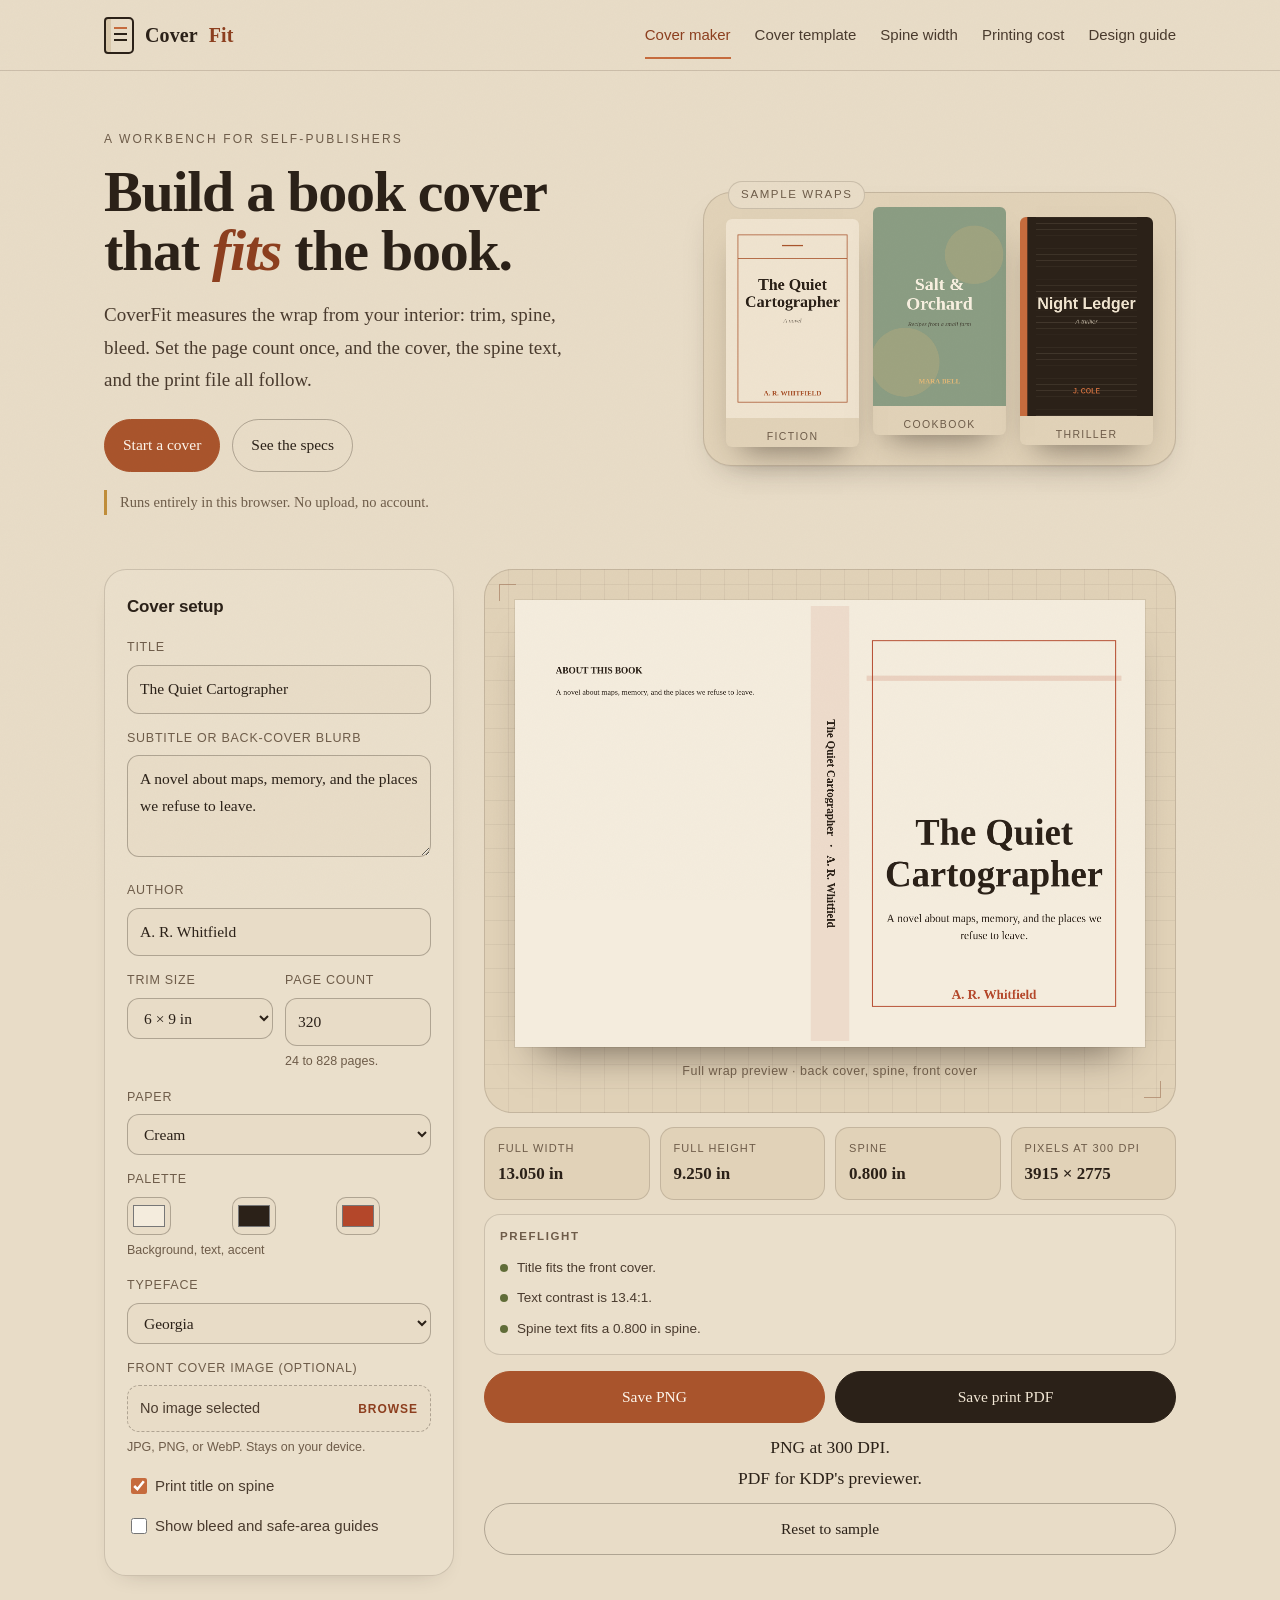
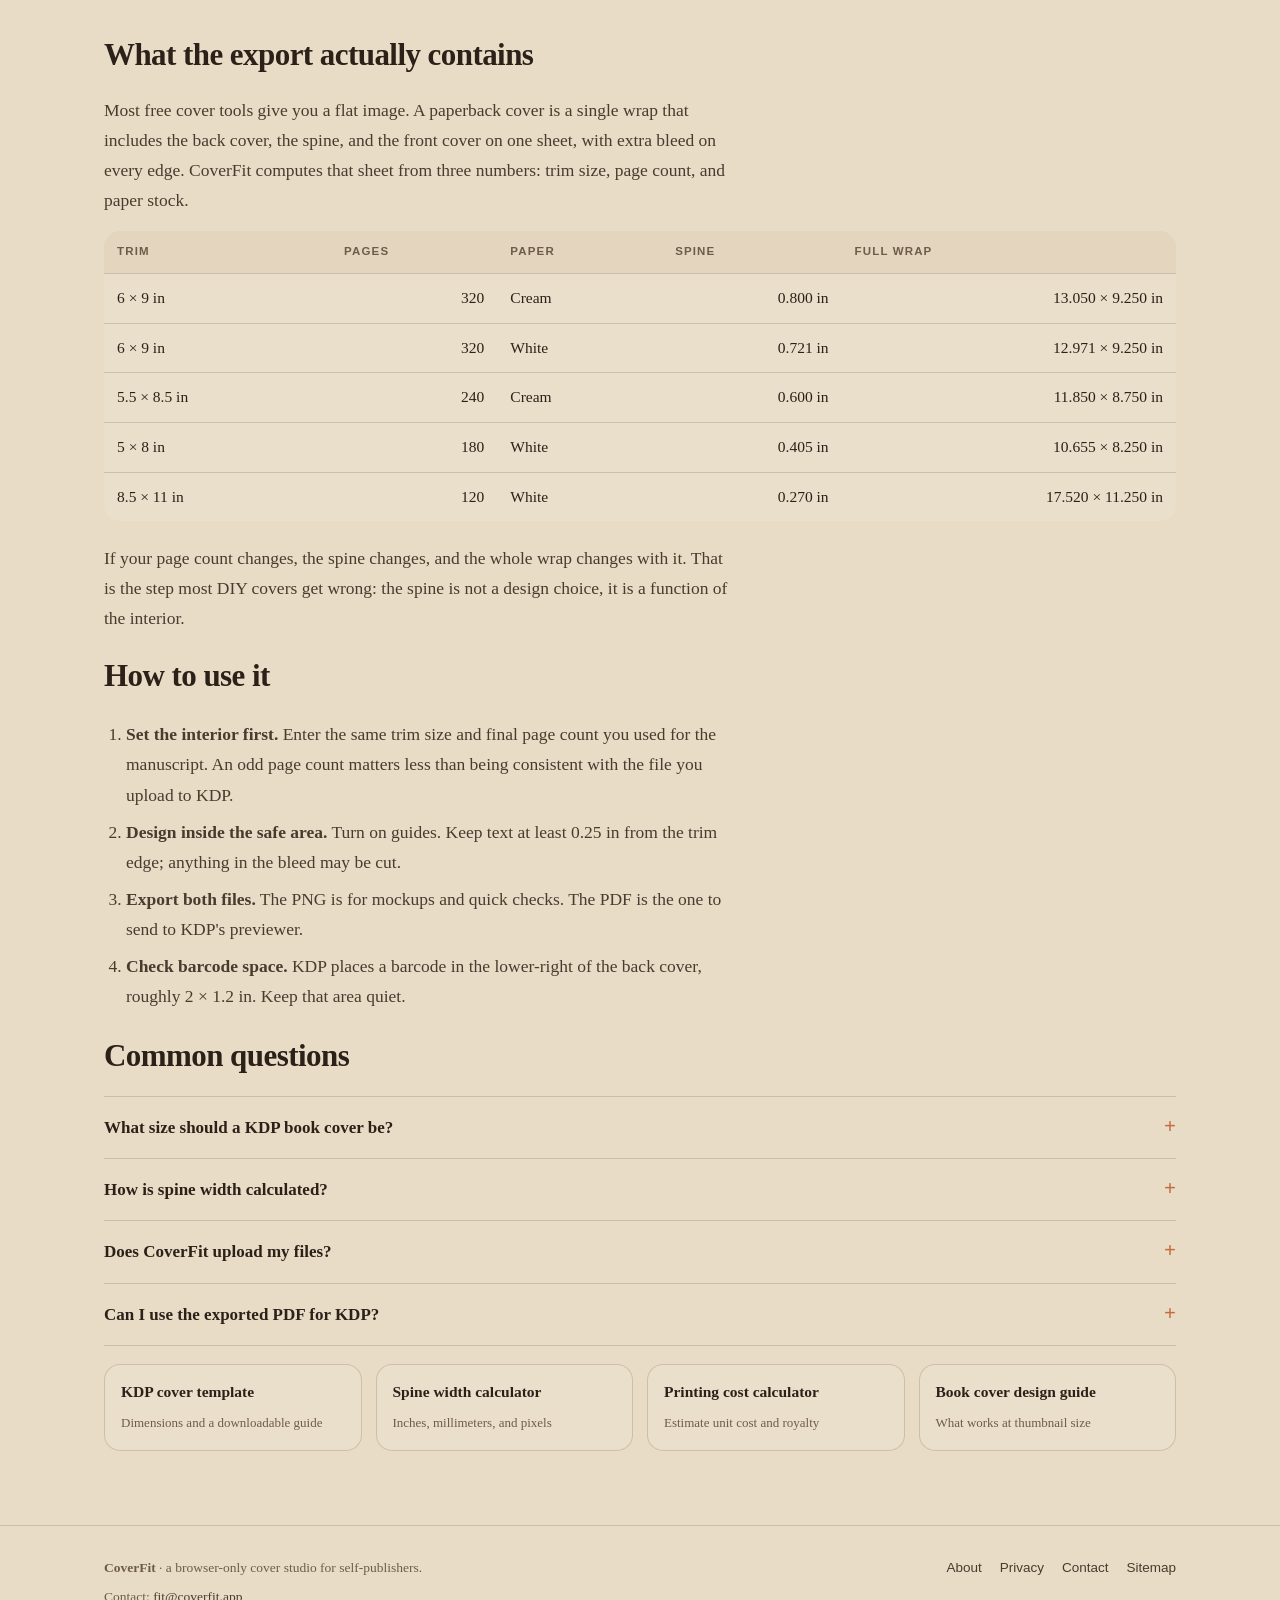
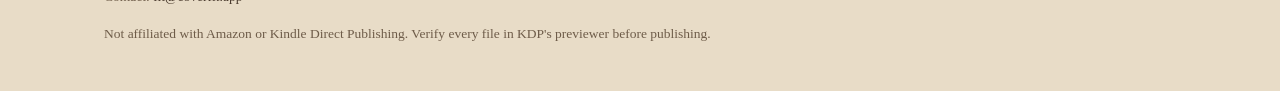
==== commit 8f50ff82: "preflight: fit, contrast, DPI, spine checks with one-click fixes" ====
--- a/index.html
+++ b/index.html
@@ -22,7 +22,7 @@
 <meta property="og:site_name" content="CoverFit">
 <meta name="msvalidate.01" content="9D7433268A5D262A40C974D2AF315FCE">
 <meta name="theme-color" content="#e8dcc7">
-<link rel="stylesheet" href="/assets/site.css?v=4">
+<link rel="stylesheet" href="/assets/site.css?v=5">
 <script type="application/ld+json">
 {"@context":"https://schema.org","@type":"WebApplication","name":"CoverFit","url":"https://coverfit.app/","applicationCategory":"DesignApplication","operatingSystem":"Any","offers":{"@type":"Offer","price":"0","priceCurrency":"USD"},"description":"Browser-based KDP book cover maker that exports 300 DPI PNG and print-ready PDF with correct spine width and bleed."}
 </script>
@@ -168,6 +168,10 @@
         <div><span>Spine</span><b id="r-spine">0.800 in</b></div>
         <div><span>Pixels at 300 DPI</span><b id="r-px">3915 × 2775</b></div>
       </div>
+      <div class="preflight" id="preflight" aria-live="polite">
+        <h3>Preflight</h3>
+        <ul id="preflight-list"></ul>
+      </div>
       <p class="alert" id="tool-status" role="status" aria-live="polite" hidden></p>
       <div class="actions">
         <button class="btn accent" type="button" id="btn-png">Save PNG</button>
@@ -246,6 +250,6 @@
   </div>
   <div class="wrap" style="margin-top:14px">Not affiliated with Amazon or Kindle Direct Publishing. Verify every file in KDP's previewer before publishing.</div>
 </footer>
-<script src="/assets/cover.js?v=4" defer></script>
+<script src="/assets/cover.js?v=5" defer></script>
 </body>
 </html>
--- a/assets/site.css
+++ b/assets/site.css
@@ -27,6 +27,17 @@
 h1,h2,h3{text-wrap:balance}
 p,li,summary,figcaption{text-wrap:pretty}
 .brand,nav.links a,.proof .tagline,.spec-card dd{white-space:nowrap}
+.preflight{margin-top:14px;border:1px solid var(--line);border-radius:16px;padding:12px 15px 10px;background:var(--panel)}
+.preflight h3{margin:0 0 6px;font-size:11.5px;letter-spacing:.14em;text-transform:uppercase;color:var(--muted);font-family:-apple-system,BlinkMacSystemFont,"Segoe UI",sans-serif}
+.preflight ul{list-style:none;margin:0;padding:0}
+.preflight li{display:flex;gap:9px;align-items:flex-start;font-size:13.5px;line-height:1.5;padding:5px 0;color:var(--ink-2);font-family:-apple-system,BlinkMacSystemFont,"Segoe UI",sans-serif}
+.preflight .dot{width:8px;height:8px;border-radius:50%;margin-top:6px;flex:0 0 auto}
+.preflight .dot.ok{background:var(--moss)}
+.preflight .dot.warn{background:var(--ochre)}
+.preflight .dot.bad{background:#a9542c}
+.preflight li span.txt{flex:1}
+.preflight button{border:0;background:none;color:var(--terracotta-deep);font:inherit;font-size:12.5px;text-decoration:underline;cursor:pointer;padding:0;white-space:nowrap}
+.preflight button:hover{color:var(--ink)}
 .alert[hidden]{display:none}
 .alert.is-error{border-color:#a9542c;background:#f3ded2}
 html{-webkit-text-size-adjust:100%;scroll-behavior:smooth}
